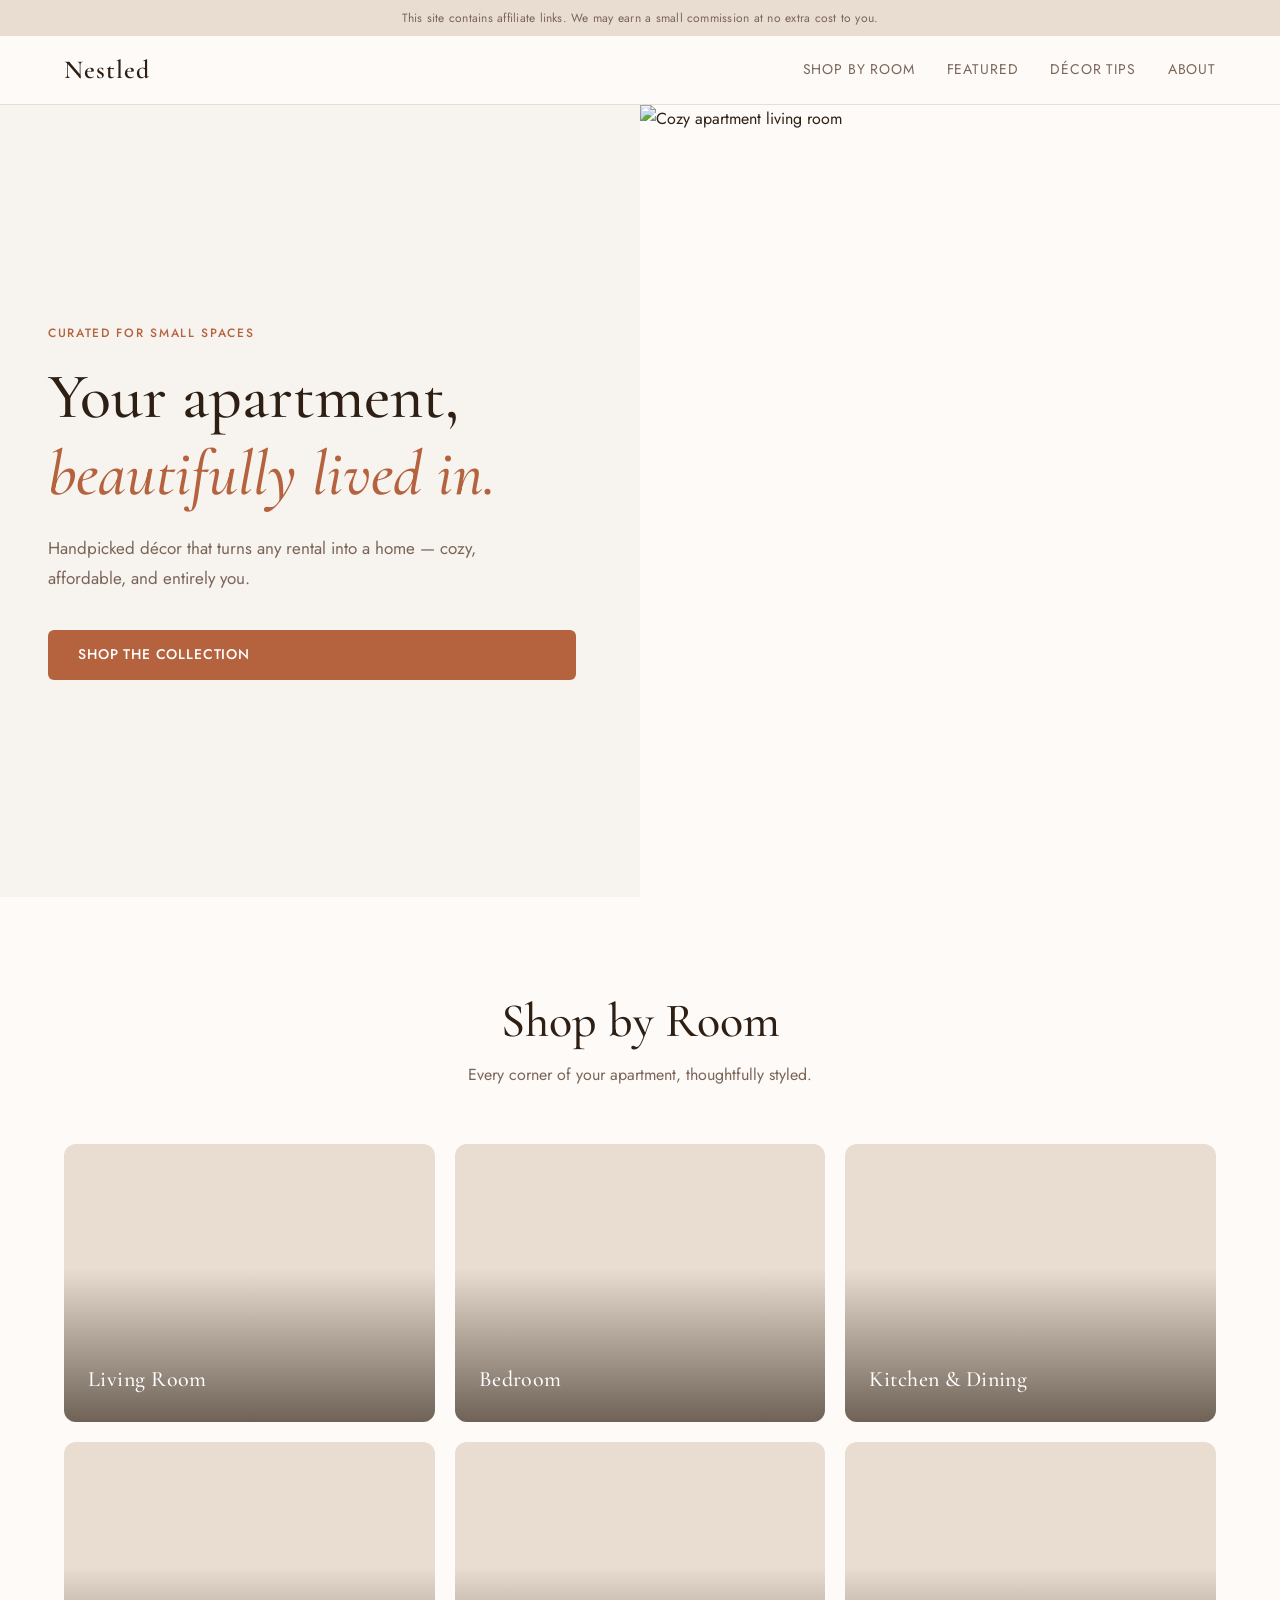
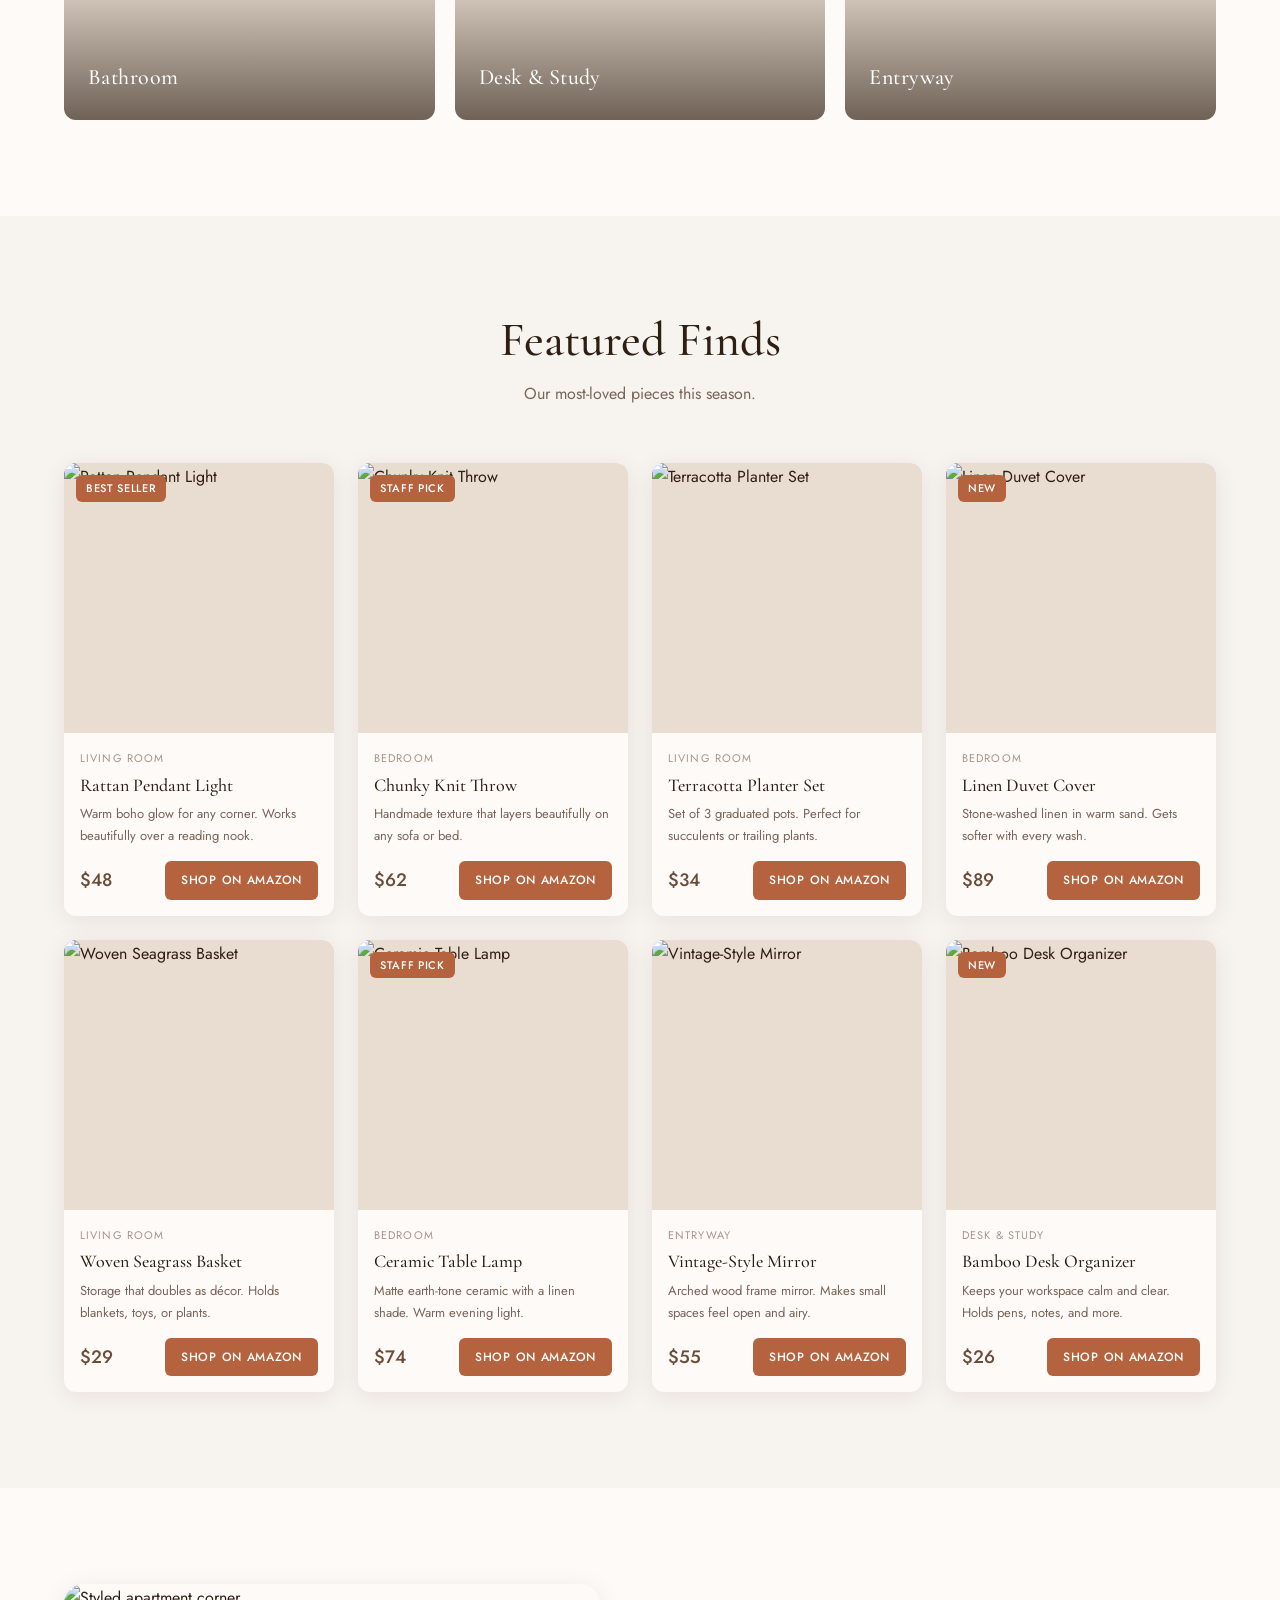
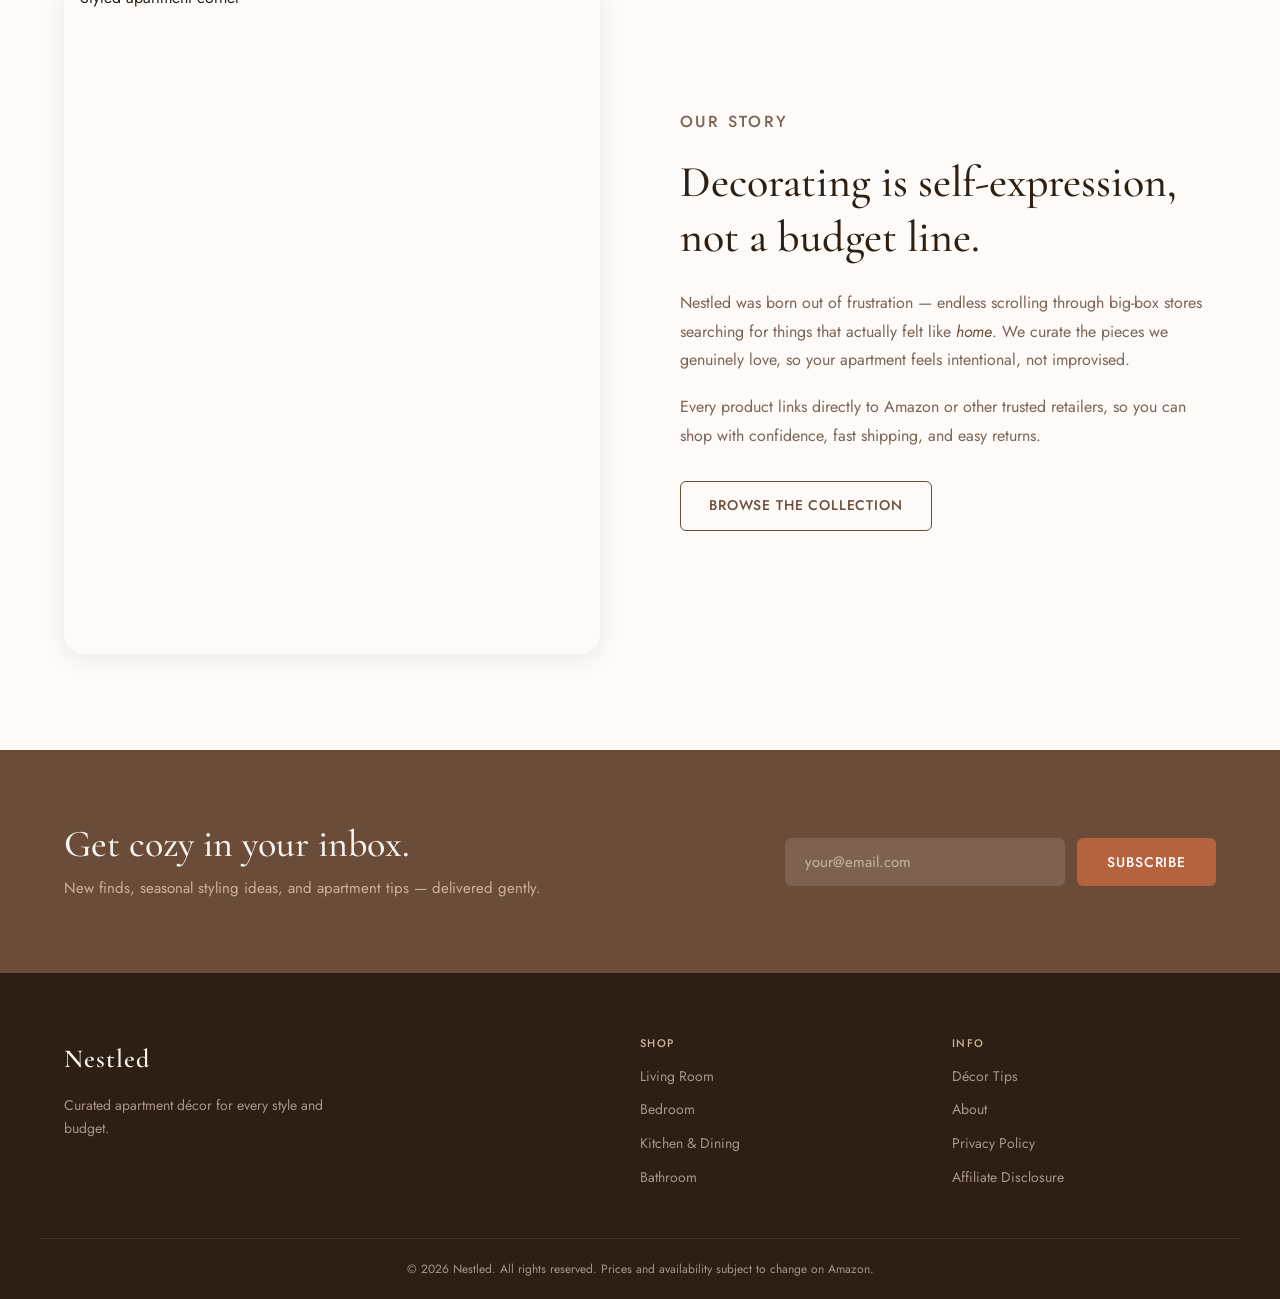
==== index.html @ 7f402633 "Rename index (1).html to index.html" ====
<!DOCTYPE html>
<html lang="en">
<head>
  <meta charset="UTF-8" />
  <meta name="viewport" content="width=device-width, initial-scale=1.0" />
  <title>Nestled — Apartment Décor</title>
  <link rel="stylesheet" href="styles.css" />
  <link href="https://fonts.googleapis.com/css2?family=Cormorant+Garamond:ital,wght@0,400;0,500;0,600;1,400&family=Jost:wght@300;400;500&display=swap" rel="stylesheet" />
</head>
<body>

  <!-- AFFILIATE DISCLOSURE -->
  <div class="disclosure-bar">
    This site contains affiliate links. We may earn a small commission at no extra cost to you.
  </div>

  <!-- NAV -->
  <header class="site-header">
    <div class="container nav-inner">
      <a href="index.html" class="logo">Nestled</a>
      <nav class="main-nav">
        <a href="#shop-by-room">Shop by Room</a>
        <a href="#featured">Featured</a>
        <a href="blog.html">Décor Tips</a>
        <a href="#about">About</a>
      </nav>
      <button class="nav-toggle" aria-label="Toggle menu">&#9776;</button>
    </div>
    <div class="mobile-nav" id="mobileNav">
      <a href="#shop-by-room">Shop by Room</a>
      <a href="#featured">Featured</a>
      <a href="blog.html">Décor Tips</a>
      <a href="#about">About</a>
    </div>
  </header>

  <!-- HERO -->
  <section class="hero">
    <div class="hero-content">
      <p class="hero-eyebrow">Curated for small spaces</p>
      <h1>Your apartment,<br /><em>beautifully lived in.</em></h1>
      <p class="hero-sub">Handpicked décor that turns any rental into a home — cozy, affordable, and entirely you.</p>
      <a href="#shop-by-room" class="btn-primary">Shop the Collection</a>
    </div>
    <div class="hero-image">
      <img src="https://images.unsplash.com/photo-1586023492125-27b2c045efd7?w=800&q=80" alt="Cozy apartment living room" />
    </div>
  </section>

  <!-- SHOP BY ROOM -->
  <section class="section" id="shop-by-room">
    <div class="container">
      <div class="section-header">
        <h2>Shop by Room</h2>
        <p>Every corner of your apartment, thoughtfully styled.</p>
      </div>
      <div class="room-grid">
        <a href="room.html?room=living" class="room-card room-living">
          <div class="room-card-inner">
            <span class="room-label">Living Room</span>
          </div>
        </a>
        <a href="room.html?room=bedroom" class="room-card room-bedroom">
          <div class="room-card-inner">
            <span class="room-label">Bedroom</span>
          </div>
        </a>
        <a href="room.html?room=kitchen" class="room-card room-kitchen">
          <div class="room-card-inner">
            <span class="room-label">Kitchen & Dining</span>
          </div>
        </a>
        <a href="room.html?room=bathroom" class="room-card room-bathroom">
          <div class="room-card-inner">
            <span class="room-label">Bathroom</span>
          </div>
        </a>
        <a href="room.html?room=desk" class="room-card room-desk">
          <div class="room-card-inner">
            <span class="room-label">Desk & Study</span>
          </div>
        </a>
        <a href="room.html?room=entryway" class="room-card room-entryway">
          <div class="room-card-inner">
            <span class="room-label">Entryway</span>
          </div>
        </a>
      </div>
    </div>
  </section>

  <!-- FEATURED PRODUCTS -->
  <section class="section section-warm" id="featured">
    <div class="container">
      <div class="section-header">
        <h2>Featured Finds</h2>
        <p>Our most-loved pieces this season.</p>
      </div>
      <div class="product-grid" id="productGrid">
        <!-- Products injected by JS -->
      </div>
    </div>
  </section>

  <!-- ABOUT -->
  <section class="section" id="about">
    <div class="container about-layout">
      <div class="about-image">
        <img src="https://images.unsplash.com/photo-1555041469-a586c61ea9bc?w=700&q=80" alt="Styled apartment corner" />
      </div>
      <div class="about-text">
        <p class="eyebrow">Our story</p>
        <h2>Decorating is self-expression, not a budget line.</h2>
        <p>Nestled was born out of frustration — endless scrolling through big-box stores searching for things that actually felt like <em>home</em>. We curate the pieces we genuinely love, so your apartment feels intentional, not improvised.</p>
        <p>Every product links directly to Amazon or other trusted retailers, so you can shop with confidence, fast shipping, and easy returns.</p>
        <a href="#featured" class="btn-secondary">Browse the Collection</a>
      </div>
    </div>
  </section>

  <!-- NEWSLETTER -->
  <section class="newsletter-section">
    <div class="container newsletter-inner">
      <div>
        <h2>Get cozy in your inbox.</h2>
        <p>New finds, seasonal styling ideas, and apartment tips — delivered gently.</p>
      </div>
      <form class="newsletter-form" id="newsletterForm">
        <input type="email" placeholder="your@email.com" required aria-label="Email address" />
        <button type="submit" class="btn-primary">Subscribe</button>
      </form>
    </div>
  </section>

  <!-- FOOTER -->
  <footer class="site-footer">
    <div class="container footer-inner">
      <div class="footer-brand">
        <span class="logo">Nestled</span>
        <p>Curated apartment décor for every style and budget.</p>
      </div>
      <div class="footer-links">
        <h4>Shop</h4>
        <a href="room.html?room=living">Living Room</a>
        <a href="room.html?room=bedroom">Bedroom</a>
        <a href="room.html?room=kitchen">Kitchen & Dining</a>
        <a href="room.html?room=bathroom">Bathroom</a>
      </div>
      <div class="footer-links">
        <h4>Info</h4>
        <a href="blog.html">Décor Tips</a>
        <a href="#about">About</a>
        <a href="privacy.html">Privacy Policy</a>
        <a href="disclosure.html">Affiliate Disclosure</a>
      </div>
    </div>
    <div class="footer-bottom">
      <p>&copy; 2026 Nestled. All rights reserved. Prices and availability subject to change on Amazon.</p>
    </div>
  </footer>

  <script src="products.js"></script>
  <script src="main.js"></script>
</body>
</html>
---- styles.css ----
/* ============================================================
   NESTLED — Apartment Décor
   Warm & Cozy Earthy Theme
   ============================================================ */

:root {
  --cream:        #F7F3EE;
  --warm-white:   #FDFAF7;
  --sand:         #E8DDD0;
  --tan:          #C9B49A;
  --terracotta:   #B5623E;
  --terracotta-dk:#8C4A2F;
  --bark:         #6B4C38;
  --espresso:     #2E1F14;
  --sage:         #7A8C72;
  --sage-lt:      #EAF0E6;
  --text-main:    #2E1F14;
  --text-muted:   #7A6558;
  --text-light:   #A8948A;
  --radius-sm:    6px;
  --radius-md:    12px;
  --radius-lg:    20px;
  --shadow-soft:  0 4px 24px rgba(46,31,20,0.08);
  --transition:   0.25s ease;
}

* { box-sizing: border-box; margin: 0; padding: 0; }

html { scroll-behavior: smooth; }

body {
  font-family: 'Jost', sans-serif;
  background: var(--warm-white);
  color: var(--text-main);
  font-size: 16px;
  line-height: 1.7;
}

h1, h2, h3, h4 {
  font-family: 'Cormorant Garamond', serif;
  font-weight: 500;
  line-height: 1.2;
}

img { display: block; width: 100%; height: 100%; object-fit: cover; }

a { color: inherit; text-decoration: none; }

.container {
  max-width: 1200px;
  margin: 0 auto;
  padding: 0 24px;
}

/* ---- DISCLOSURE BAR ---- */
.disclosure-bar {
  background: var(--sand);
  text-align: center;
  font-size: 12px;
  color: var(--text-muted);
  padding: 8px 24px;
  letter-spacing: 0.02em;
}

/* ---- HEADER / NAV ---- */
.site-header {
  position: sticky;
  top: 0;
  z-index: 100;
  background: var(--warm-white);
  border-bottom: 1px solid var(--sand);
}

.nav-inner {
  display: flex;
  align-items: center;
  justify-content: space-between;
  height: 68px;
}

.logo {
  font-family: 'Cormorant Garamond', serif;
  font-size: 26px;
  font-weight: 600;
  color: var(--espresso);
  letter-spacing: 0.04em;
}

.main-nav {
  display: flex;
  gap: 32px;
}

.main-nav a {
  font-size: 14px;
  font-weight: 400;
  color: var(--text-muted);
  letter-spacing: 0.06em;
  text-transform: uppercase;
  transition: color var(--transition);
}

.main-nav a:hover { color: var(--terracotta); }

.nav-toggle {
  display: none;
  background: none;
  border: none;
  font-size: 22px;
  cursor: pointer;
  color: var(--espresso);
}

.mobile-nav {
  display: none;
  flex-direction: column;
  background: var(--warm-white);
  border-top: 1px solid var(--sand);
  padding: 16px 24px;
  gap: 16px;
}

.mobile-nav a {
  font-size: 15px;
  color: var(--text-muted);
  text-transform: uppercase;
  letter-spacing: 0.06em;
}

.mobile-nav.open { display: flex; }

/* ---- BUTTONS ---- */
.btn-primary {
  display: inline-block;
  background: var(--terracotta);
  color: #fff;
  padding: 13px 30px;
  border-radius: var(--radius-sm);
  font-family: 'Jost', sans-serif;
  font-size: 14px;
  font-weight: 500;
  letter-spacing: 0.06em;
  text-transform: uppercase;
  transition: background var(--transition), transform var(--transition);
  border: none;
  cursor: pointer;
}

.btn-primary:hover {
  background: var(--terracotta-dk);
  transform: translateY(-1px);
}

.btn-secondary {
  display: inline-block;
  border: 1.5px solid var(--bark);
  color: var(--bark);
  padding: 12px 28px;
  border-radius: var(--radius-sm);
  font-size: 14px;
  font-weight: 500;
  letter-spacing: 0.06em;
  text-transform: uppercase;
  transition: all var(--transition);
}

.btn-secondary:hover {
  background: var(--bark);
  color: #fff;
}

/* ---- HERO ---- */
.hero {
  display: grid;
  grid-template-columns: 1fr 1fr;
  min-height: 88vh;
  overflow: hidden;
}

.hero-content {
  display: flex;
  flex-direction: column;
  justify-content: center;
  padding: 80px 64px 80px 48px;
  background: var(--cream);
}

.hero-eyebrow, .eyebrow {
  font-size: 12px;
  font-weight: 500;
  letter-spacing: 0.14em;
  text-transform: uppercase;
  color: var(--terracotta);
  margin-bottom: 16px;
}

.hero-content h1 {
  font-size: clamp(42px, 5vw, 64px);
  color: var(--espresso);
  margin-bottom: 20px;
}

.hero-content h1 em {
  font-style: italic;
  color: var(--terracotta);
}

.hero-sub {
  font-size: 17px;
  color: var(--text-muted);
  max-width: 440px;
  margin-bottom: 36px;
  line-height: 1.8;
}

.hero-image {
  position: relative;
  overflow: hidden;
}

.hero-image img {
  width: 100%;
  height: 100%;
  object-fit: cover;
  transition: transform 0.8s ease;
}

.hero-image:hover img { transform: scale(1.02); }

/* ---- SECTIONS ---- */
.section {
  padding: 96px 0;
}

.section-warm {
  background: var(--cream);
}

.section-header {
  text-align: center;
  margin-bottom: 56px;
}

.section-header h2 {
  font-size: clamp(32px, 4vw, 48px);
  color: var(--espresso);
  margin-bottom: 10px;
}

.section-header p {
  color: var(--text-muted);
  font-size: 16px;
}

/* ---- ROOM GRID ---- */
.room-grid {
  display: grid;
  grid-template-columns: repeat(3, 1fr);
  gap: 20px;
}

.room-card {
  position: relative;
  border-radius: var(--radius-md);
  overflow: hidden;
  aspect-ratio: 4/3;
  cursor: pointer;
  background: var(--sand);
}

.room-card::before {
  content: '';
  position: absolute;
  inset: 0;
  background: linear-gradient(to top, rgba(46,31,20,0.65) 0%, transparent 55%);
  z-index: 1;
  transition: opacity var(--transition);
}

.room-card:hover::before { opacity: 0.85; }

.room-card-inner {
  position: absolute;
  inset: 0;
  z-index: 2;
  display: flex;
  align-items: flex-end;
  padding: 24px;
}

.room-label {
  font-family: 'Cormorant Garamond', serif;
  font-size: 22px;
  font-weight: 500;
  color: #fff;
  letter-spacing: 0.02em;
}

/* Room card background images using Unsplash */
.room-living  { background-image: url('https://images.unsplash.com/photo-1555041469-a586c61ea9bc?w=600&q=75'); background-size: cover; background-position: center; }
.room-bedroom { background-image: url('https://images.unsplash.com/photo-1616594039964-ae9021a400a0?w=600&q=75'); background-size: cover; background-position: center; }
.room-kitchen { background-image: url('https://images.unsplash.com/photo-1556909114-f6e7ad7d3136?w=600&q=75'); background-size: cover; background-position: center; }
.room-bathroom{ background-image: url('https://images.unsplash.com/photo-1552321554-5fefe8c9ef14?w=600&q=75'); background-size: cover; background-position: center; }
.room-desk    { background-image: url('https://images.unsplash.com/photo-1593642632559-0c6d3fc62b89?w=600&q=75'); background-size: cover; background-position: center; }
.room-entryway{ background-image: url('https://images.unsplash.com/photo-1558618666-fcd25c85cd64?w=600&q=75'); background-size: cover; background-position: center; }

.room-card:hover .room-label { text-shadow: 0 2px 8px rgba(0,0,0,0.4); }

/* ---- PRODUCT GRID ---- */
.product-grid {
  display: grid;
  grid-template-columns: repeat(4, 1fr);
  gap: 24px;
}

.product-card {
  background: var(--warm-white);
  border-radius: var(--radius-md);
  overflow: hidden;
  box-shadow: var(--shadow-soft);
  transition: transform var(--transition), box-shadow var(--transition);
  display: flex;
  flex-direction: column;
}

.product-card:hover {
  transform: translateY(-4px);
  box-shadow: 0 12px 36px rgba(46,31,20,0.13);
}

.product-img {
  position: relative;
  aspect-ratio: 1;
  overflow: hidden;
  background: var(--sand);
}

.product-img img {
  width: 100%;
  height: 100%;
  object-fit: cover;
  transition: transform 0.4s ease;
}

.product-card:hover .product-img img { transform: scale(1.05); }

.product-badge {
  position: absolute;
  top: 12px;
  left: 12px;
  background: var(--terracotta);
  color: #fff;
  font-size: 11px;
  font-weight: 500;
  letter-spacing: 0.06em;
  text-transform: uppercase;
  padding: 4px 10px;
  border-radius: var(--radius-sm);
}

.product-info {
  padding: 16px;
  flex: 1;
  display: flex;
  flex-direction: column;
}

.product-room {
  font-size: 11px;
  text-transform: uppercase;
  letter-spacing: 0.1em;
  color: var(--text-light);
  margin-bottom: 6px;
}

.product-name {
  font-family: 'Cormorant Garamond', serif;
  font-size: 18px;
  color: var(--espresso);
  margin-bottom: 6px;
  line-height: 1.3;
}

.product-desc {
  font-size: 13px;
  color: var(--text-muted);
  margin-bottom: 14px;
  flex: 1;
}

.product-footer {
  display: flex;
  align-items: center;
  justify-content: space-between;
  gap: 8px;
}

.product-price {
  font-size: 18px;
  font-weight: 500;
  color: var(--bark);
}

.btn-shop {
  display: inline-block;
  background: var(--terracotta);
  color: #fff;
  font-size: 12px;
  font-weight: 500;
  letter-spacing: 0.06em;
  text-transform: uppercase;
  padding: 9px 16px;
  border-radius: var(--radius-sm);
  transition: background var(--transition);
  white-space: nowrap;
}

.btn-shop:hover { background: var(--terracotta-dk); }

/* ---- ABOUT ---- */
.about-layout {
  display: grid;
  grid-template-columns: 1fr 1fr;
  gap: 80px;
  align-items: center;
}

.about-image {
  border-radius: var(--radius-lg);
  overflow: hidden;
  aspect-ratio: 4/5;
  box-shadow: var(--shadow-soft);
}

.about-text h2 {
  font-size: clamp(30px, 3.5vw, 44px);
  color: var(--espresso);
  margin-bottom: 24px;
  line-height: 1.25;
}

.about-text p {
  color: var(--text-muted);
  margin-bottom: 18px;
  font-size: 16px;
  line-height: 1.8;
}

.about-text p em { font-style: italic; color: var(--bark); }

.about-text .btn-secondary { margin-top: 12px; }

/* ---- NEWSLETTER ---- */
.newsletter-section {
  background: var(--bark);
  padding: 72px 0;
}

.newsletter-inner {
  display: flex;
  align-items: center;
  justify-content: space-between;
  gap: 48px;
}

.newsletter-inner h2 {
  font-size: clamp(26px, 3vw, 38px);
  color: var(--cream);
  margin-bottom: 8px;
}

.newsletter-inner p {
  color: var(--tan);
  font-size: 15px;
}

.newsletter-form {
  display: flex;
  gap: 12px;
  flex-shrink: 0;
}

.newsletter-form input[type="email"] {
  padding: 13px 20px;
  border-radius: var(--radius-sm);
  border: none;
  background: rgba(255,255,255,0.12);
  color: var(--cream);
  font-family: 'Jost', sans-serif;
  font-size: 15px;
  width: 280px;
  outline: none;
  transition: background var(--transition);
}

.newsletter-form input::placeholder { color: var(--tan); }
.newsletter-form input:focus { background: rgba(255,255,255,0.2); }

.newsletter-success {
  color: var(--cream);
  font-size: 15px;
  padding: 13px 0;
}

/* ---- FOOTER ---- */
.site-footer {
  background: var(--espresso);
  padding: 64px 0 0;
}

.footer-inner {
  display: grid;
  grid-template-columns: 2fr 1fr 1fr;
  gap: 48px;
  padding-bottom: 48px;
  border-bottom: 1px solid rgba(255,255,255,0.08);
}

.footer-brand .logo { color: var(--cream); }

.footer-brand p {
  margin-top: 12px;
  color: var(--text-light);
  font-size: 14px;
  line-height: 1.7;
  max-width: 280px;
}

.footer-links { display: flex; flex-direction: column; gap: 10px; }

.footer-links h4 {
  font-family: 'Jost', sans-serif;
  font-size: 11px;
  font-weight: 500;
  text-transform: uppercase;
  letter-spacing: 0.12em;
  color: var(--tan);
  margin-bottom: 4px;
}

.footer-links a {
  font-size: 14px;
  color: var(--text-light);
  transition: color var(--transition);
}

.footer-links a:hover { color: var(--cream); }

.footer-bottom {
  padding: 20px 24px;
  text-align: center;
}

.footer-bottom p {
  font-size: 12px;
  color: var(--text-light);
}

/* ---- ROOM PAGE ---- */
.room-page-hero {
  background: var(--cream);
  padding: 64px 0 48px;
  text-align: center;
}

.room-page-hero h1 {
  font-size: clamp(36px, 5vw, 58px);
  color: var(--espresso);
}

.room-page-hero p {
  color: var(--text-muted);
  margin-top: 10px;
}

.room-products-section {
  padding: 64px 0 96px;
}

.back-link {
  display: inline-flex;
  align-items: center;
  gap: 8px;
  font-size: 13px;
  color: var(--text-muted);
  text-transform: uppercase;
  letter-spacing: 0.08em;
  margin-bottom: 40px;
  transition: color var(--transition);
}

.back-link:hover { color: var(--terracotta); }

/* ---- BLOG PAGE ---- */
.blog-hero {
  background: var(--cream);
  padding: 72px 0 48px;
  text-align: center;
}

.blog-hero h1 {
  font-size: clamp(36px, 5vw, 56px);
  color: var(--espresso);
}

.blog-grid {
  display: grid;
  grid-template-columns: repeat(3, 1fr);
  gap: 32px;
  padding: 64px 0 96px;
}

.blog-card {
  border-radius: var(--radius-md);
  overflow: hidden;
  background: var(--warm-white);
  box-shadow: var(--shadow-soft);
  transition: transform var(--transition);
}

.blog-card:hover { transform: translateY(-4px); }

.blog-card-img {
  aspect-ratio: 16/9;
  overflow: hidden;
}

.blog-card-body { padding: 20px; }

.blog-category {
  font-size: 11px;
  text-transform: uppercase;
  letter-spacing: 0.1em;
  color: var(--terracotta);
  margin-bottom: 8px;
}

.blog-card-body h3 {
  font-size: 20px;
  color: var(--espresso);
  margin-bottom: 10px;
  line-height: 1.3;
}

.blog-card-body p {
  font-size: 14px;
  color: var(--text-muted);
  line-height: 1.7;
}

/* ---- LEGAL / SIMPLE PAGES ---- */
.simple-page {
  max-width: 760px;
  margin: 64px auto;
  padding: 0 24px;
}

.simple-page h1 {
  font-size: 42px;
  color: var(--espresso);
  margin-bottom: 24px;
}

.simple-page h2 {
  font-size: 24px;
  color: var(--bark);
  margin: 32px 0 12px;
}

.simple-page p, .simple-page li {
  color: var(--text-muted);
  font-size: 15px;
  line-height: 1.85;
  margin-bottom: 12px;
}

.simple-page ul { padding-left: 20px; }

/* ---- RESPONSIVE ---- */
@media (max-width: 1024px) {
  .product-grid { grid-template-columns: repeat(3, 1fr); }
}

@media (max-width: 860px) {
  .hero { grid-template-columns: 1fr; min-height: auto; }
  .hero-image { height: 52vw; }
  .hero-content { padding: 60px 32px; }
  .room-grid { grid-template-columns: repeat(2, 1fr); }
  .about-layout { grid-template-columns: 1fr; gap: 40px; }
  .about-image { aspect-ratio: 16/9; }
  .newsletter-inner { flex-direction: column; text-align: center; }
  .newsletter-form { flex-direction: column; width: 100%; max-width: 380px; }
  .newsletter-form input[type="email"] { width: 100%; }
  .footer-inner { grid-template-columns: 1fr 1fr; }
  .blog-grid { grid-template-columns: repeat(2, 1fr); }
}

@media (max-width: 600px) {
  .main-nav { display: none; }
  .nav-toggle { display: block; }
  .product-grid { grid-template-columns: repeat(2, 1fr); gap: 16px; }
  .room-grid { grid-template-columns: 1fr 1fr; gap: 12px; }
  .footer-inner { grid-template-columns: 1fr; }
  .blog-grid { grid-template-columns: 1fr; }
}
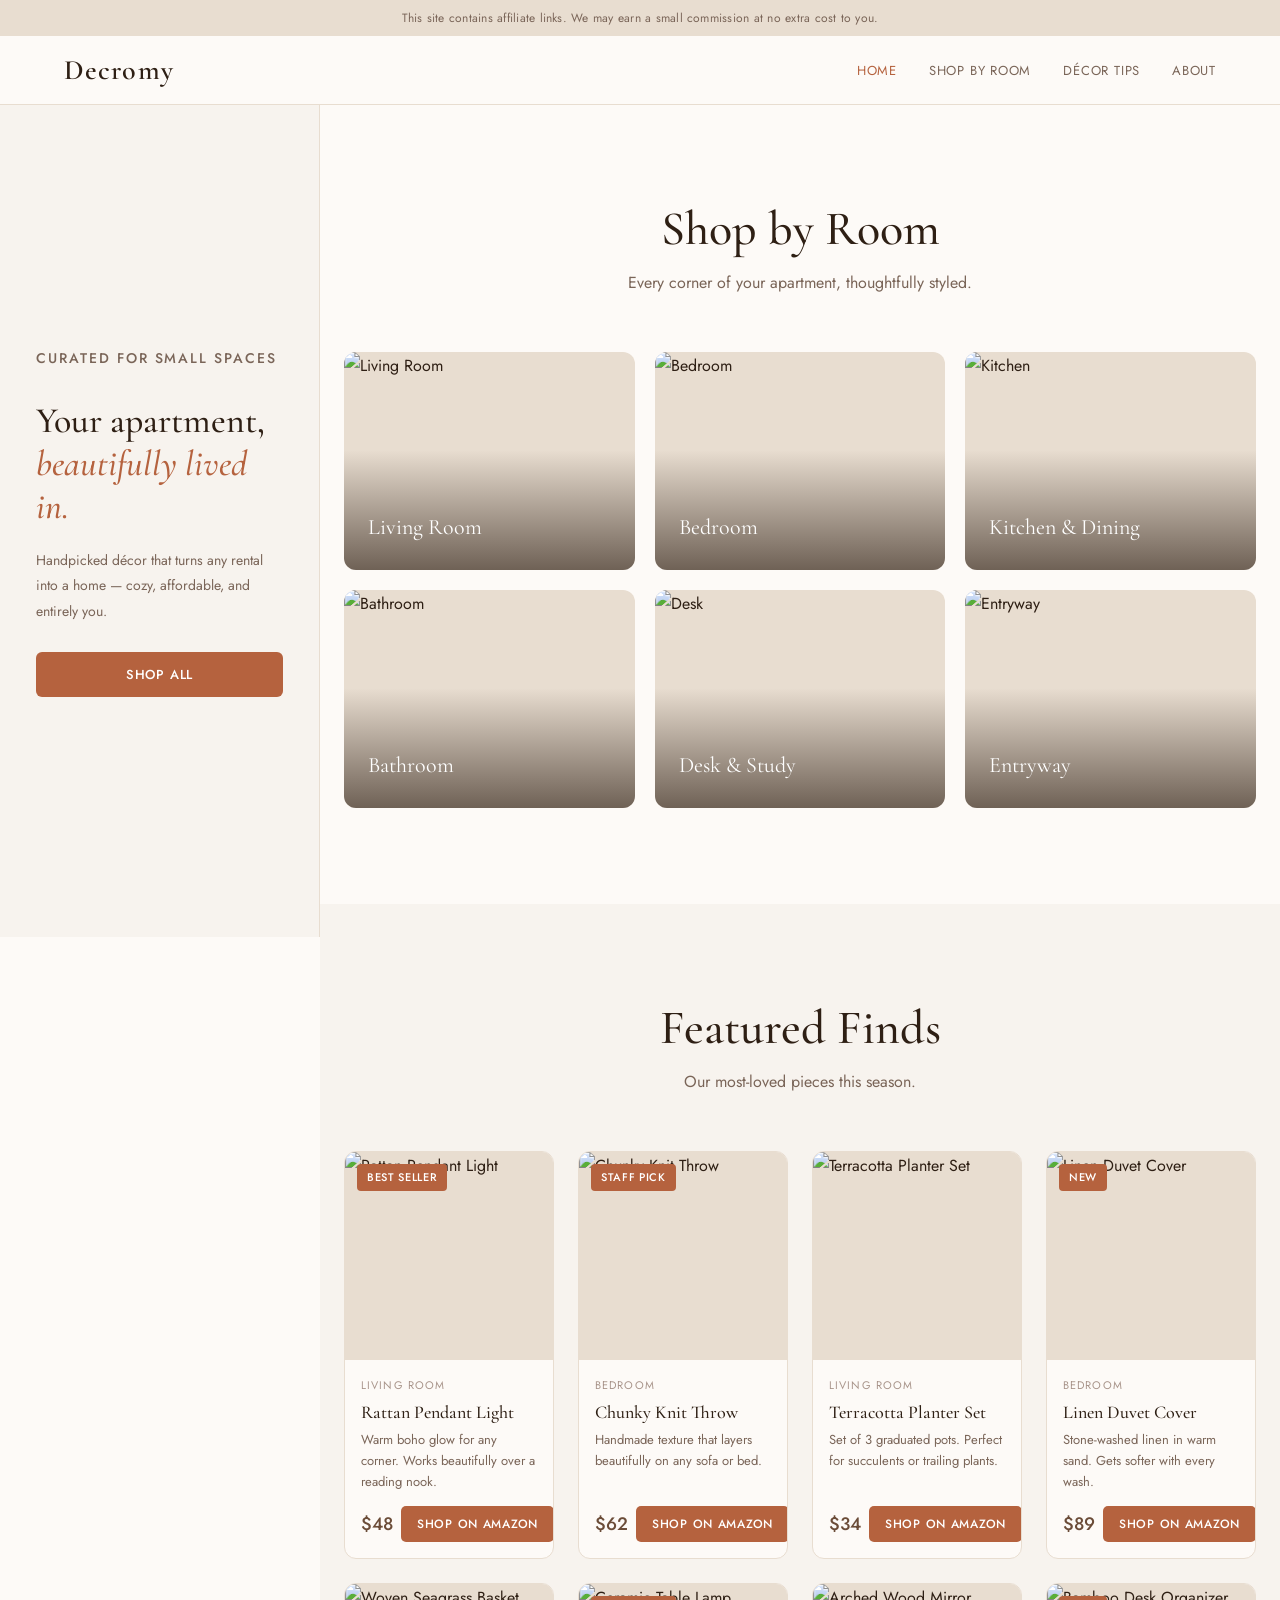
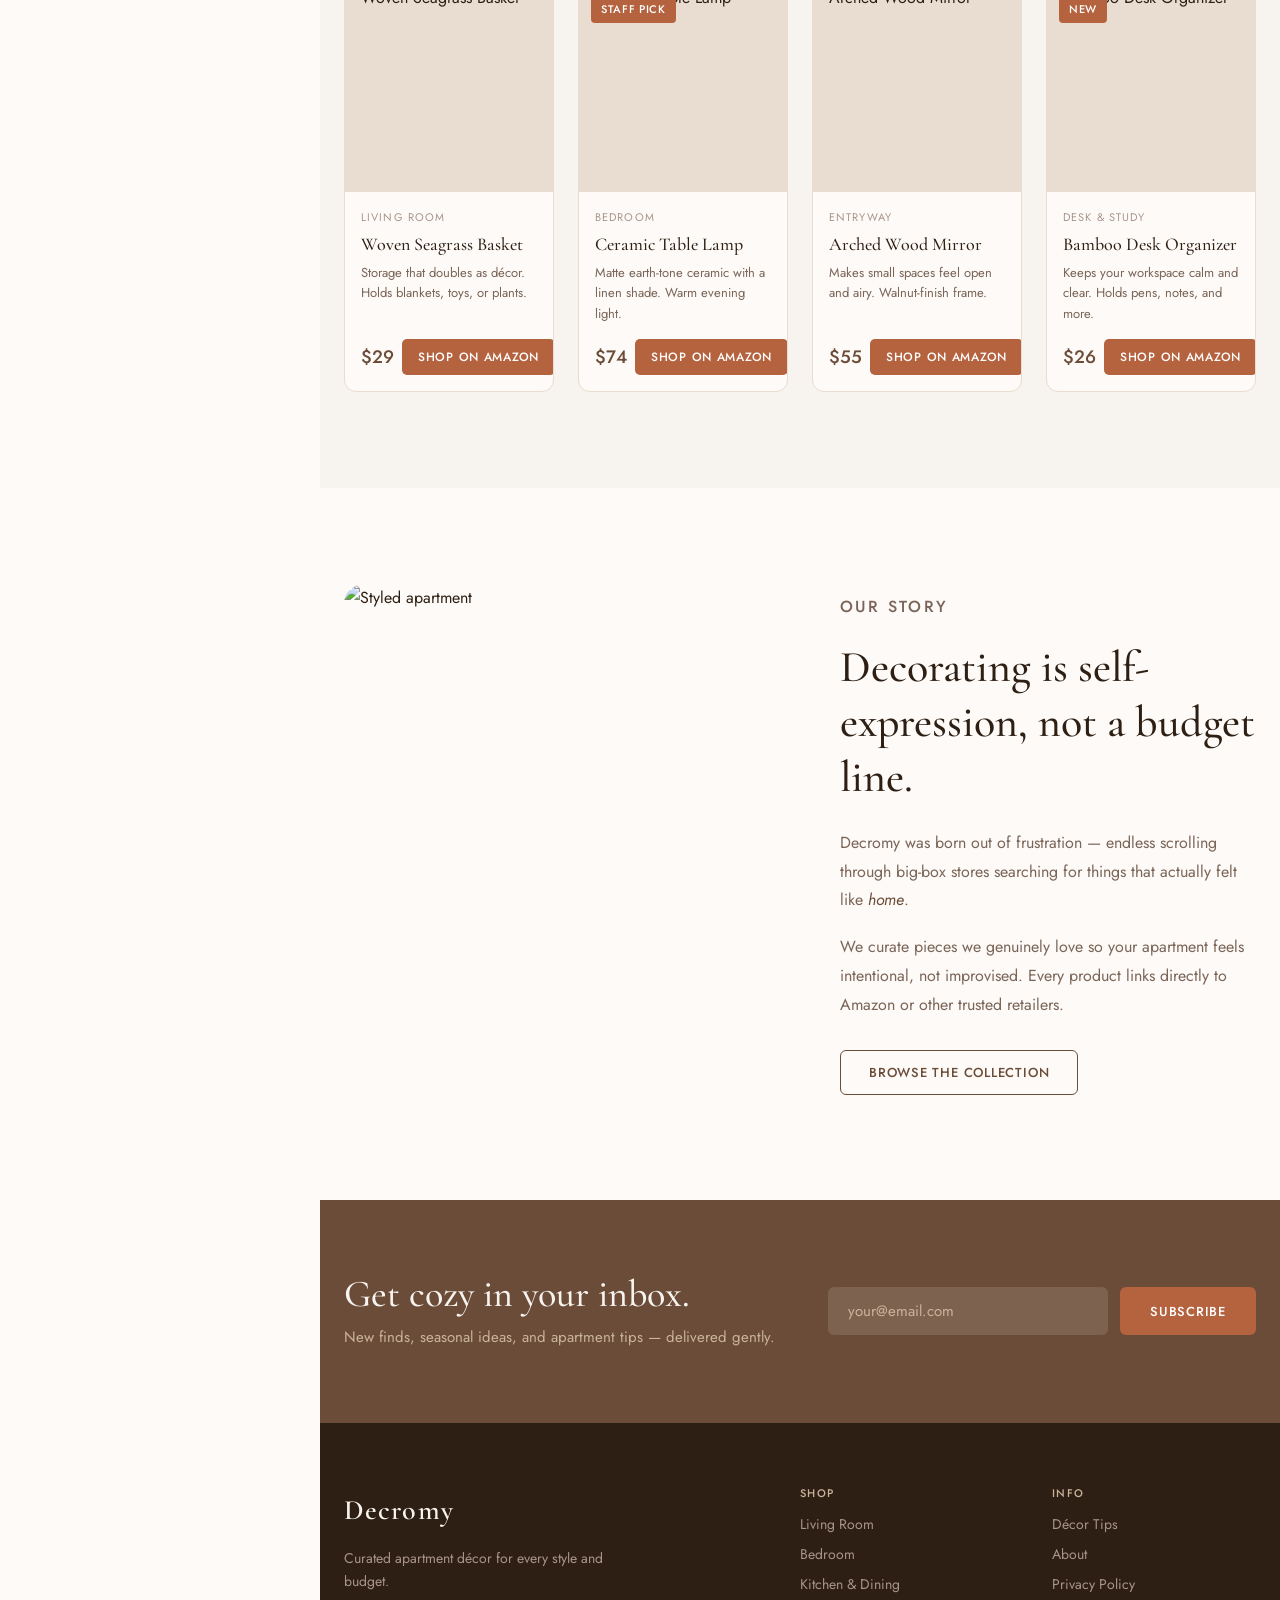
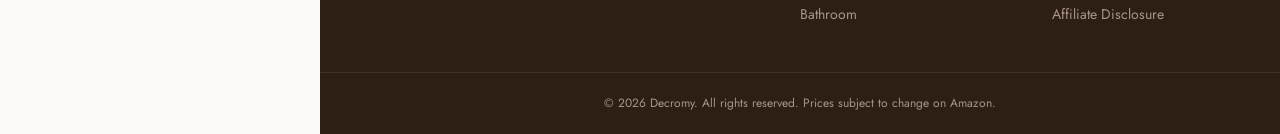
==== commit 8d5c57f9: "Rename index (3).html to index.html" ====
--- a/index.html
+++ b/index.html
@@ -3,163 +3,294 @@
 <head>
   <meta charset="UTF-8" />
   <meta name="viewport" content="width=device-width, initial-scale=1.0" />
-  <title>Nestled — Apartment Décor</title>
-  <link rel="stylesheet" href="styles.css" />
+  <title>Decromy — Apartment Décor</title>
   <link href="https://fonts.googleapis.com/css2?family=Cormorant+Garamond:ital,wght@0,400;0,500;0,600;1,400&family=Jost:wght@300;400;500&display=swap" rel="stylesheet" />
+  <style>
+    :root{--tc:#B5623E;--tc-dk:#8C4A2F;--cream:#F7F3EE;--sand:#E8DDD0;--tan:#C9B49A;--bark:#6B4C38;--esp:#2E1F14;--ww:#FDFAF7;--tm:#2E1F14;--tmm:#7A6558;--tl:#A8948A;}
+    *{box-sizing:border-box;margin:0;padding:0;}
+    html{scroll-behavior:smooth;}
+    body{font-family:'Jost',sans-serif;background:var(--ww);color:var(--tm);font-size:16px;line-height:1.7;}
+    h1,h2,h3,h4{font-family:'Cormorant Garamond',serif;font-weight:500;line-height:1.2;}
+    img{display:block;width:100%;height:100%;object-fit:cover;}
+    a{color:inherit;text-decoration:none;}
+    .container{max-width:1200px;margin:0 auto;padding:0 24px;}
+    .disc{background:var(--sand);text-align:center;font-size:12px;color:var(--tmm);padding:8px 24px;letter-spacing:.02em;}
+    .site-nav{background:var(--ww);border-bottom:1px solid var(--sand);position:sticky;top:0;z-index:100;}
+    .nav-inner{display:flex;align-items:center;justify-content:space-between;height:68px;}
+    .logo{font-family:'Cormorant Garamond',serif;font-size:28px;font-weight:600;color:var(--esp);letter-spacing:.04em;cursor:pointer;}
+    .nav-links{display:flex;gap:32px;}
+    .nav-links button{background:none;border:none;font-family:'Jost',sans-serif;font-size:13px;color:var(--tmm);letter-spacing:.06em;text-transform:uppercase;cursor:pointer;transition:.2s;padding:4px 0;}
+    .nav-links button:hover,.nav-links button.active{color:var(--tc);}
+    .nav-toggle{display:none;background:none;border:none;font-size:22px;cursor:pointer;color:var(--esp);}
+    .mobile-nav{display:none;flex-direction:column;padding:16px 24px;gap:16px;border-top:1px solid var(--sand);background:var(--ww);}
+    .mobile-nav button{background:none;border:none;font-family:'Jost',sans-serif;font-size:14px;color:var(--tmm);text-transform:uppercase;letter-spacing:.06em;cursor:pointer;text-align:left;}
+    .mobile-nav.open{display:flex;}
+    .page{display:none;}.page.active{display:block;}
+    .btn-p{display:inline-block;background:var(--tc);color:#fff;padding:13px 30px;border-radius:6px;font-family:'Jost',sans-serif;font-size:13px;font-weight:500;letter-spacing:.06em;text-transform:uppercase;border:none;cursor:pointer;transition:.2s;}
+    .btn-p:hover{background:var(--tc-dk);}
+    .btn-s{display:inline-block;border:1.5px solid var(--bark);color:var(--bark);padding:12px 28px;border-radius:6px;font-size:13px;font-weight:500;letter-spacing:.06em;text-transform:uppercase;background:none;cursor:pointer;transition:.2s;font-family:'Jost',sans-serif;}
+    .btn-s:hover{background:var(--bark);color:#fff;}
+    .home-layout{display:grid;grid-template-columns:320px 1fr;min-height:calc(100vh - 68px);}
+    .hero-txt{background:var(--cream);display:flex;flex-direction:column;justify-content:center;padding:56px 36px;position:sticky;top:68px;height:calc(100vh - 68px);border-right:1px solid var(--sand);}
+    .eyebrow{font-size:12px;font-weight:500;letter-spacing:.14em;text-transform:uppercase;color:var(--tc);margin-bottom:16px;}
+    .hero-txt h1{font-size:clamp(30px,2.8vw,46px);color:var(--esp);margin-bottom:20px;}
+    .hero-txt h1 em{font-style:italic;color:var(--tc);}
+    .hero-txt p{font-size:14px;color:var(--tmm);margin-bottom:28px;line-height:1.8;}
+    .home-right{overflow-y:auto;}
+    .shop-another{background:var(--cream);padding:56px 0;border-top:1px solid var(--sand);}
+    .shop-another .sec-head{margin-bottom:32px;}
+    .shop-another-grid{display:grid;grid-template-columns:repeat(3,1fr);gap:14px;}
+    .shop-another-card{position:relative;border-radius:10px;overflow:hidden;aspect-ratio:16/9;cursor:pointer;background:var(--sand);}
+    .shop-another-card::before{content:'';position:absolute;inset:0;background:linear-gradient(to top,rgba(46,31,20,.6) 0%,transparent 55%);z-index:1;transition:.25s;}
+    .shop-another-card:hover::before{opacity:.85;}
+    .shop-another-card img{width:100%;height:100%;object-fit:cover;transition:transform .4s;}
+    .shop-another-card:hover img{transform:scale(1.04);}
+    .shop-another-lbl{position:absolute;bottom:0;left:0;right:0;z-index:2;padding:14px 16px;font-family:'Cormorant Garamond',serif;font-size:17px;color:#fff;}
+    .section{padding:96px 0;}.section-warm{background:var(--cream);}
+    .sec-head{text-align:center;margin-bottom:56px;}
+    .sec-head h2{font-size:clamp(32px,4vw,48px);color:var(--esp);margin-bottom:10px;}
+    .sec-head p{color:var(--tmm);}
+    .room-grid{display:grid;grid-template-columns:repeat(3,1fr);gap:20px;}
+    .room-card{position:relative;border-radius:12px;overflow:hidden;aspect-ratio:4/3;cursor:pointer;background:var(--sand);}
+    .room-card::before{content:'';position:absolute;inset:0;background:linear-gradient(to top,rgba(46,31,20,.65) 0%,transparent 55%);z-index:1;transition:.25s;}
+    .room-card:hover::before{opacity:.85;}
+    .room-card img{width:100%;height:100%;object-fit:cover;transition:transform .4s;}
+    .room-card:hover img{transform:scale(1.04);}
+    .room-lbl{position:absolute;bottom:0;left:0;right:0;z-index:2;padding:24px;font-family:'Cormorant Garamond',serif;font-size:22px;color:#fff;}
+    .prod-grid{display:grid;grid-template-columns:repeat(4,1fr);gap:24px;}
+    .prod-card{background:var(--ww);border-radius:12px;overflow:hidden;border:.5px solid var(--sand);transition:.25s;display:flex;flex-direction:column;}
+    .prod-card:hover{transform:translateY(-4px);box-shadow:0 12px 36px rgba(46,31,20,.12);}
+    .prod-img{aspect-ratio:1;overflow:hidden;background:var(--sand);position:relative;}
+    .prod-img img{width:100%;height:100%;object-fit:cover;transition:transform .4s;}
+    .prod-card:hover .prod-img img{transform:scale(1.05);}
+    .badge{position:absolute;top:12px;left:12px;background:var(--tc);color:#fff;font-size:11px;font-weight:500;letter-spacing:.06em;text-transform:uppercase;padding:4px 10px;border-radius:4px;}
+    .prod-info{padding:16px;flex:1;display:flex;flex-direction:column;}
+    .prod-room{font-size:11px;text-transform:uppercase;letter-spacing:.1em;color:var(--tl);margin-bottom:6px;}
+    .prod-name{font-family:'Cormorant Garamond',serif;font-size:18px;color:var(--esp);margin-bottom:6px;line-height:1.3;}
+    .prod-desc{font-size:13px;color:var(--tmm);flex:1;margin-bottom:14px;line-height:1.6;}
+    .prod-foot{display:flex;align-items:center;justify-content:space-between;gap:8px;}
+    .prod-price{font-size:18px;font-weight:500;color:var(--bark);}
+    .btn-shop{background:var(--tc);color:#fff;font-size:12px;font-weight:500;letter-spacing:.06em;text-transform:uppercase;padding:9px 16px;border-radius:5px;border:none;cursor:pointer;font-family:'Jost',sans-serif;transition:.2s;white-space:nowrap;}
+    .btn-shop:hover{background:var(--tc-dk);}
+    .about-layout{display:grid;grid-template-columns:1fr 1fr;gap:80px;align-items:center;}
+    .about-img{border-radius:20px;overflow:hidden;aspect-ratio:4/5;}
+    .about-txt h2{font-size:clamp(30px,3.5vw,44px);color:var(--esp);margin-bottom:24px;line-height:1.25;}
+    .about-txt p{color:var(--tmm);margin-bottom:18px;font-size:16px;line-height:1.8;}
+    .about-txt p em{font-style:italic;color:var(--bark);}
+    .nl-sec{background:var(--bark);padding:72px 0;}
+    .nl-inner{display:flex;align-items:center;justify-content:space-between;gap:48px;}
+    .nl-inner h2{font-size:clamp(26px,3vw,38px);color:var(--cream);margin-bottom:8px;}
+    .nl-inner p{color:var(--tan);font-size:15px;}
+    .nl-form{display:flex;gap:12px;flex-shrink:0;}
+    .nl-form input{padding:13px 20px;border-radius:6px;border:none;background:rgba(255,255,255,.12);color:var(--cream);font-family:'Jost',sans-serif;font-size:15px;width:280px;outline:none;}
+    .nl-form input::placeholder{color:var(--tan);}
+    .nl-success{color:var(--cream);font-size:15px;padding:13px 0;}
+    .ft{background:var(--esp);padding:64px 0 0;}
+    .ft-inner{display:grid;grid-template-columns:2fr 1fr 1fr;gap:48px;padding-bottom:48px;border-bottom:1px solid rgba(255,255,255,.08);}
+    .ft-brand p{margin-top:12px;color:var(--tl);font-size:14px;line-height:1.7;max-width:280px;}
+    .ft-brand .logo{color:var(--cream);}
+    .ft-col{display:flex;flex-direction:column;gap:10px;}
+    .ft-col h4{font-family:'Jost',sans-serif;font-size:11px;font-weight:500;text-transform:uppercase;letter-spacing:.12em;color:var(--tan);margin-bottom:4px;}
+    .ft-col button{background:none;border:none;font-family:'Jost',sans-serif;font-size:14px;color:var(--tl);cursor:pointer;text-align:left;transition:.2s;padding:0;}
+    .ft-col button:hover{color:var(--cream);}
+    .ft-bot{padding:20px 24px;text-align:center;}
+    .ft-bot p{font-size:12px;color:var(--tl);}
+    .room-hero{background:var(--cream);padding:64px 0 48px;text-align:center;}
+    .room-hero h1{font-size:clamp(36px,5vw,58px);color:var(--esp);}
+    .room-hero p{color:var(--tmm);margin-top:10px;}
+    .filter-wrap{display:flex;gap:10px;flex-wrap:wrap;margin-bottom:40px;}
+    .filter-btn{padding:9px 20px;border-radius:6px;border:1.5px solid var(--bark);color:var(--bark);background:transparent;font-family:'Jost',sans-serif;font-size:12px;font-weight:500;letter-spacing:.06em;text-transform:uppercase;cursor:pointer;transition:.2s;}
+    .filter-btn:hover{background:var(--bark);color:#fff;}
+    .filter-btn.active{background:var(--tc);border-color:var(--tc);color:#fff;}
+    .back-btn{background:none;border:none;font-family:'Jost',sans-serif;font-size:12px;color:var(--tmm);text-transform:uppercase;letter-spacing:.08em;cursor:pointer;margin-bottom:32px;display:inline-flex;align-items:center;gap:6px;}
+    .back-btn:hover{color:var(--tc);}
+    .blog-grid{display:grid;grid-template-columns:repeat(3,1fr);gap:32px;}
+    .blog-card{border-radius:12px;overflow:hidden;border:.5px solid var(--sand);transition:.25s;}
+    .blog-card:hover{transform:translateY(-4px);}
+    .blog-img{aspect-ratio:16/9;overflow:hidden;background:var(--sand);}
+    .blog-body{padding:20px;}
+    .blog-cat{font-size:11px;text-transform:uppercase;letter-spacing:.1em;color:var(--tc);margin-bottom:8px;}
+    .blog-body h3{font-size:20px;color:var(--esp);margin-bottom:10px;line-height:1.3;}
+    .blog-body p{font-size:14px;color:var(--tmm);line-height:1.7;}
+    .toast{position:fixed;bottom:24px;right:24px;background:var(--bark);color:#fff;padding:14px 22px;border-radius:8px;font-size:14px;opacity:0;transition:.3s;pointer-events:none;z-index:999;font-family:'Jost',sans-serif;}
+    .toast.show{opacity:1;}
+    @media(max-width:1024px){.prod-grid{grid-template-columns:repeat(3,1fr);}}
+    @media(max-width:860px){.home-layout{grid-template-columns:1fr;}.hero-txt{position:relative;top:0;height:auto;padding:48px 24px;border-right:none;border-bottom:1px solid var(--sand);}.room-grid{grid-template-columns:repeat(2,1fr);}.about-layout{grid-template-columns:1fr;gap:40px;}.about-img{aspect-ratio:16/9;}.nl-inner{flex-direction:column;text-align:center;}.nl-form{flex-direction:column;width:100%;max-width:380px;}.nl-form input{width:100%;}.ft-inner{grid-template-columns:1fr 1fr;}.blog-grid{grid-template-columns:repeat(2,1fr);}.shop-another-grid{grid-template-columns:repeat(2,1fr);}}
+    @media(max-width:600px){.nav-links{display:none;}.nav-toggle{display:block;}.prod-grid{grid-template-columns:repeat(2,1fr);gap:16px;}.room-grid{grid-template-columns:1fr 1fr;gap:12px;}.ft-inner{grid-template-columns:1fr;}.blog-grid{grid-template-columns:1fr;}.shop-another-grid{grid-template-columns:repeat(2,1fr);}}
+  </style>
 </head>
 <body>
 
-  <!-- AFFILIATE DISCLOSURE -->
-  <div class="disclosure-bar">
-    This site contains affiliate links. We may earn a small commission at no extra cost to you.
-  </div>
-
-  <!-- NAV -->
-  <header class="site-header">
-    <div class="container nav-inner">
-      <a href="index.html" class="logo">Nestled</a>
-      <nav class="main-nav">
-        <a href="#shop-by-room">Shop by Room</a>
-        <a href="#featured">Featured</a>
-        <a href="blog.html">Décor Tips</a>
-        <a href="#about">About</a>
-      </nav>
-      <button class="nav-toggle" aria-label="Toggle menu">&#9776;</button>
-    </div>
-    <div class="mobile-nav" id="mobileNav">
-      <a href="#shop-by-room">Shop by Room</a>
-      <a href="#featured">Featured</a>
-      <a href="blog.html">Décor Tips</a>
-      <a href="#about">About</a>
-    </div>
-  </header>
-
-  <!-- HERO -->
-  <section class="hero">
-    <div class="hero-content">
-      <p class="hero-eyebrow">Curated for small spaces</p>
-      <h1>Your apartment,<br /><em>beautifully lived in.</em></h1>
-      <p class="hero-sub">Handpicked décor that turns any rental into a home — cozy, affordable, and entirely you.</p>
-      <a href="#shop-by-room" class="btn-primary">Shop the Collection</a>
-    </div>
-    <div class="hero-image">
-      <img src="https://images.unsplash.com/photo-1586023492125-27b2c045efd7?w=800&q=80" alt="Cozy apartment living room" />
+<div class="disc">This site contains affiliate links. We may earn a small commission at no extra cost to you.</div>
+
+<header class="site-nav">
+  <div class="container nav-inner">
+    <span class="logo" onclick="showPage('home')">Decromy</span>
+    <nav class="nav-links">
+      <button onclick="showPage('home')" id="nav-home" class="active">Home</button>
+      <button onclick="showPage('shop')" id="nav-shop">Shop by Room</button>
+      <button onclick="showPage('blog')" id="nav-blog">Décor Tips</button>
+      <button onclick="showPage('about')" id="nav-about">About</button>
+    </nav>
+    <button class="nav-toggle" onclick="toggleMobile()">&#9776;</button>
+  </div>
+  <div class="mobile-nav" id="mobileNav">
+    <button onclick="showPage('home');toggleMobile()">Home</button>
+    <button onclick="showPage('shop');toggleMobile()">Shop by Room</button>
+    <button onclick="showPage('blog');toggleMobile()">Décor Tips</button>
+    <button onclick="showPage('about');toggleMobile()">About</button>
+  </div>
+</header>
+
+<!-- HOME -->
+<div id="page-home" class="page active">
+  <div class="home-layout">
+    <div class="hero-txt">
+      <p class="eyebrow">Curated for small spaces</p>
+      <h1>Your apartment,<br><em>beautifully lived in.</em></h1>
+      <p>Handpicked décor that turns any rental into a home — cozy, affordable, and entirely you.</p>
+      <button class="btn-p" onclick="showPage('shop')">Shop All</button>
+    </div>
+    <div class="home-right">
+      <section class="section">
+        <div class="container">
+          <div class="sec-head"><h2>Shop by Room</h2><p>Every corner of your apartment, thoughtfully styled.</p></div>
+          <div class="room-grid">
+            <div class="room-card" onclick="showRoom('living')"><img src="https://images.unsplash.com/photo-1555041469-a586c61ea9bc?w=600&q=75" alt="Living Room"/><div class="room-lbl">Living Room</div></div>
+            <div class="room-card" onclick="showRoom('bedroom')"><img src="https://images.unsplash.com/photo-1616594039964-ae9021a400a0?w=600&q=75" alt="Bedroom"/><div class="room-lbl">Bedroom</div></div>
+            <div class="room-card" onclick="showRoom('kitchen')"><img src="https://images.unsplash.com/photo-1556909114-f6e7ad7d3136?w=600&q=75" alt="Kitchen"/><div class="room-lbl">Kitchen & Dining</div></div>
+            <div class="room-card" onclick="showRoom('bathroom')"><img src="https://images.unsplash.com/photo-1552321554-5fefe8c9ef14?w=600&q=75" alt="Bathroom"/><div class="room-lbl">Bathroom</div></div>
+            <div class="room-card" onclick="showRoom('desk')"><img src="https://images.unsplash.com/photo-1593642632559-0c6d3fc62b89?w=600&q=75" alt="Desk"/><div class="room-lbl">Desk & Study</div></div>
+            <div class="room-card" onclick="showRoom('entryway')"><img src="https://images.unsplash.com/photo-1558618666-fcd25c85cd64?w=600&q=75" alt="Entryway"/><div class="room-lbl">Entryway</div></div>
+          </div>
+        </div>
+      </section>
+      <section class="section section-warm">
+        <div class="container">
+          <div class="sec-head"><h2>Featured Finds</h2><p>Our most-loved pieces this season.</p></div>
+          <div class="prod-grid" id="home-products"></div>
+        </div>
+      </section>
+      <section class="section">
+        <div class="container">
+          <div class="about-layout">
+            <div class="about-img"><img src="https://images.unsplash.com/photo-1555041469-a586c61ea9bc?w=700&q=80" alt="Styled apartment"/></div>
+            <div class="about-txt">
+              <p class="eyebrow">Our story</p>
+              <h2>Decorating is self-expression, not a budget line.</h2>
+              <p>Decromy was born out of frustration — endless scrolling through big-box stores searching for things that actually felt like <em>home</em>.</p>
+              <p>We curate pieces we genuinely love so your apartment feels intentional, not improvised. Every product links directly to Amazon or other trusted retailers.</p>
+              <button class="btn-s" onclick="showPage('shop')" style="margin-top:12px;">Browse the Collection</button>
+            </div>
+          </div>
+        </div>
+      </section>
+      <div class="nl-sec"><div class="container nl-inner">
+        <div><h2>Get cozy in your inbox.</h2><p>New finds, seasonal ideas, and apartment tips — delivered gently.</p></div>
+        <div id="nl-home-wrap" class="nl-form"><input type="email" id="nl-home-input" placeholder="your@email.com"/><button class="btn-p" onclick="submitNL('home')">Subscribe</button></div>
+      </div></div>
+      <footer class="ft">
+        <div class="container ft-inner">
+          <div class="ft-brand"><span class="logo">Decromy</span><p>Curated apartment décor for every style and budget.</p></div>
+          <div class="ft-col"><h4>Shop</h4><button onclick="showRoom('living')">Living Room</button><button onclick="showRoom('bedroom')">Bedroom</button><button onclick="showRoom('kitchen')">Kitchen & Dining</button><button onclick="showRoom('bathroom')">Bathroom</button></div>
+          <div class="ft-col"><h4>Info</h4><button onclick="showPage('blog')">Décor Tips</button><button onclick="showPage('about')">About</button><button>Privacy Policy</button><button>Affiliate Disclosure</button></div>
+        </div>
+        <div class="ft-bot"><p>&copy; 2026 Decromy. All rights reserved. Prices subject to change on Amazon.</p></div>
+      </footer>
+    </div>
+  </div>
+</div>
+
+<!-- SHOP -->
+<div id="page-shop" class="page">
+  <div class="room-hero"><p class="eyebrow">Browse</p><h1 id="shop-title">All Products</h1><p id="shop-desc">Every piece in our curated collection.</p></div>
+  <section class="section">
+    <div class="container">
+      <button class="back-btn" onclick="showPage('home')">&#8592; Back to Home</button>
+      <div class="filter-wrap" id="filter-wrap"></div>
+      <div class="prod-grid" id="shop-products"></div>
     </div>
   </section>
-
-  <!-- SHOP BY ROOM -->
-  <section class="section" id="shop-by-room">
+  <div class="shop-another">
     <div class="container">
-      <div class="section-header">
-        <h2>Shop by Room</h2>
-        <p>Every corner of your apartment, thoughtfully styled.</p>
-      </div>
-      <div class="room-grid">
-        <a href="room.html?room=living" class="room-card room-living">
-          <div class="room-card-inner">
-            <span class="room-label">Living Room</span>
-          </div>
-        </a>
-        <a href="room.html?room=bedroom" class="room-card room-bedroom">
-          <div class="room-card-inner">
-            <span class="room-label">Bedroom</span>
-          </div>
-        </a>
-        <a href="room.html?room=kitchen" class="room-card room-kitchen">
-          <div class="room-card-inner">
-            <span class="room-label">Kitchen & Dining</span>
-          </div>
-        </a>
-        <a href="room.html?room=bathroom" class="room-card room-bathroom">
-          <div class="room-card-inner">
-            <span class="room-label">Bathroom</span>
-          </div>
-        </a>
-        <a href="room.html?room=desk" class="room-card room-desk">
-          <div class="room-card-inner">
-            <span class="room-label">Desk & Study</span>
-          </div>
-        </a>
-        <a href="room.html?room=entryway" class="room-card room-entryway">
-          <div class="room-card-inner">
-            <span class="room-label">Entryway</span>
-          </div>
-        </a>
-      </div>
-    </div>
-  </section>
-
-  <!-- FEATURED PRODUCTS -->
-  <section class="section section-warm" id="featured">
-    <div class="container">
-      <div class="section-header">
-        <h2>Featured Finds</h2>
-        <p>Our most-loved pieces this season.</p>
-      </div>
-      <div class="product-grid" id="productGrid">
-        <!-- Products injected by JS -->
-      </div>
-    </div>
-  </section>
-
-  <!-- ABOUT -->
-  <section class="section" id="about">
-    <div class="container about-layout">
-      <div class="about-image">
-        <img src="https://images.unsplash.com/photo-1555041469-a586c61ea9bc?w=700&q=80" alt="Styled apartment corner" />
-      </div>
-      <div class="about-text">
-        <p class="eyebrow">Our story</p>
-        <h2>Decorating is self-expression, not a budget line.</h2>
-        <p>Nestled was born out of frustration — endless scrolling through big-box stores searching for things that actually felt like <em>home</em>. We curate the pieces we genuinely love, so your apartment feels intentional, not improvised.</p>
-        <p>Every product links directly to Amazon or other trusted retailers, so you can shop with confidence, fast shipping, and easy returns.</p>
-        <a href="#featured" class="btn-secondary">Browse the Collection</a>
-      </div>
-    </div>
-  </section>
-
-  <!-- NEWSLETTER -->
-  <section class="newsletter-section">
-    <div class="container newsletter-inner">
-      <div>
-        <h2>Get cozy in your inbox.</h2>
-        <p>New finds, seasonal styling ideas, and apartment tips — delivered gently.</p>
-      </div>
-      <form class="newsletter-form" id="newsletterForm">
-        <input type="email" placeholder="your@email.com" required aria-label="Email address" />
-        <button type="submit" class="btn-primary">Subscribe</button>
-      </form>
-    </div>
-  </section>
-
-  <!-- FOOTER -->
-  <footer class="site-footer">
-    <div class="container footer-inner">
-      <div class="footer-brand">
-        <span class="logo">Nestled</span>
-        <p>Curated apartment décor for every style and budget.</p>
-      </div>
-      <div class="footer-links">
-        <h4>Shop</h4>
-        <a href="room.html?room=living">Living Room</a>
-        <a href="room.html?room=bedroom">Bedroom</a>
-        <a href="room.html?room=kitchen">Kitchen & Dining</a>
-        <a href="room.html?room=bathroom">Bathroom</a>
-      </div>
-      <div class="footer-links">
-        <h4>Info</h4>
-        <a href="blog.html">Décor Tips</a>
-        <a href="#about">About</a>
-        <a href="privacy.html">Privacy Policy</a>
-        <a href="disclosure.html">Affiliate Disclosure</a>
-      </div>
-    </div>
-    <div class="footer-bottom">
-      <p>&copy; 2026 Nestled. All rights reserved. Prices and availability subject to change on Amazon.</p>
-    </div>
-  </footer>
-
-  <script src="products.js"></script>
-  <script src="main.js"></script>
+      <div class="sec-head"><h2>Shop Another Room</h2><p>Keep exploring — every space deserves a little love.</p></div>
+      <div class="shop-another-grid" id="shop-another-grid"></div>
+    </div>
+  </div>
+  <footer class="ft"><div class="ft-bot"><p>&copy; 2026 Decromy. All rights reserved.</p></div></footer>
+</div>
+
+<!-- BLOG -->
+<div id="page-blog" class="page">
+  <div style="background:var(--cream);padding:72px 0 48px;text-align:center;">
+    <p class="eyebrow">The Decromy Journal</p>
+    <h1 style="font-family:'Cormorant Garamond',serif;font-size:clamp(36px,5vw,56px);color:var(--esp);">Décor Tips & Inspiration</h1>
+  </div>
+  <section class="section"><div class="container"><div class="blog-grid">
+    <div class="blog-card"><div class="blog-img"><img src="https://images.unsplash.com/photo-1555041469-a586c61ea9bc?w=600&q=75" alt=""/></div><div class="blog-body"><p class="blog-cat">Living Room</p><h3>5 Ways to Make a Small Living Room Feel Twice as Big</h3><p>Strategic mirrors, furniture scale, and lighting tricks that actually work in rental apartments.</p></div></div>
+    <div class="blog-card"><div class="blog-img"><img src="https://images.unsplash.com/photo-1616594039964-ae9021a400a0?w=600&q=75" alt=""/></div><div class="blog-body"><p class="blog-cat">Bedroom</p><h3>The Art of Layering Bedding Without Going Overboard</h3><p>How to achieve that effortlessly cozy boutique hotel look with just three layers.</p></div></div>
+    <div class="blog-card"><div class="blog-img"><img src="https://images.unsplash.com/photo-1485955900006-10f4d324d411?w=600&q=75" alt=""/></div><div class="blog-body"><p class="blog-cat">Plants & Greenery</p><h3>Best Low-Maintenance Plants for Dark Apartments</h3><p>No south-facing windows? No problem. These thrive in low-light rentals.</p></div></div>
+    <div class="blog-card"><div class="blog-img"><img src="https://images.unsplash.com/photo-1556909114-f6e7ad7d3136?w=600&q=75" alt=""/></div><div class="blog-body"><p class="blog-cat">Kitchen</p><h3>Rental Kitchen Upgrades That Cost Under $50</h3><p>Renter-friendly swaps that add warmth and personality without losing your deposit.</p></div></div>
+    <div class="blog-card"><div class="blog-img"><img src="https://images.unsplash.com/photo-1593642632559-0c6d3fc62b89?w=600&q=75" alt=""/></div><div class="blog-body"><p class="blog-cat">Desk & Study</p><h3>How to Create a Productive Home Office in a Studio</h3><p>Carving out a calm focused workspace when your bedroom is also your office.</p></div></div>
+    <div class="blog-card"><div class="blog-img"><img src="https://images.unsplash.com/photo-1558618666-fcd25c85cd64?w=600&q=75" alt=""/></div><div class="blog-body"><p class="blog-cat">Lighting</p><h3>Why Overhead Lighting Is Ruining Your Apartment</h3><p>Layered lighting is the single biggest upgrade — and cheaper than you think.</p></div></div>
+  </div></div></section>
+  <footer class="ft"><div class="ft-bot"><p>&copy; 2026 Decromy. All rights reserved.</p></div></footer>
+</div>
+
+<!-- ABOUT -->
+<div id="page-about" class="page">
+  <section class="section" style="padding-top:80px;"><div class="container"><div class="about-layout">
+    <div class="about-img"><img src="https://images.unsplash.com/photo-1555041469-a586c61ea9bc?w=700&q=80" alt=""/></div>
+    <div class="about-txt">
+      <p class="eyebrow">Our story</p>
+      <h2>We believe every apartment deserves to feel like home.</h2>
+      <p>Decromy started as a personal hunt for pieces that felt warm and intentional — not mass-produced and forgettable.</p>
+      <p>We got tired of scrolling endlessly through big-box stores, so we built the shop we wished existed: a curated collection of apartment décor in earthy, cozy tones that actually work together.</p>
+      <p>All purchases go through Amazon or other trusted retailers so you get fast shipping, easy returns, and prices you trust.</p>
+      <button class="btn-p" onclick="showPage('shop')" style="margin-top:12px;">Shop the Collection</button>
+    </div>
+  </div></div></section>
+  <div class="nl-sec"><div class="container nl-inner">
+    <div><h2>Get cozy in your inbox.</h2><p>New finds, seasonal ideas, and apartment tips — delivered gently.</p></div>
+    <div id="nl-about-wrap" class="nl-form"><input type="email" id="nl-about-input" placeholder="your@email.com"/><button class="btn-p" onclick="submitNL('about')">Subscribe</button></div>
+  </div></div>
+  <footer class="ft"><div class="ft-bot"><p>&copy; 2026 Decromy. All rights reserved.</p></div></footer>
+</div>
+
+<div class="toast" id="toast"></div>
+
+<script>
+const PRODUCTS=[
+  {id:1,name:"Rattan Pendant Light",room:"living",roomLabel:"Living Room",price:"$48",desc:"Warm boho glow for any corner. Works beautifully over a reading nook.",badge:"Best Seller",img:"https://images.unsplash.com/photo-1558618666-fcd25c85cd64?w=400&q=75",url:"https://www.amazon.com/?tag=YOUR-TAG-HERE"},
+  {id:2,name:"Chunky Knit Throw",room:"bedroom",roomLabel:"Bedroom",price:"$62",desc:"Handmade texture that layers beautifully on any sofa or bed.",badge:"Staff Pick",img:"https://images.unsplash.com/photo-1578662996442-48f60103fc96?w=400&q=75",url:"https://www.amazon.com/?tag=YOUR-TAG-HERE"},
+  {id:3,name:"Terracotta Planter Set",room:"living",roomLabel:"Living Room",price:"$34",desc:"Set of 3 graduated pots. Perfect for succulents or trailing plants.",badge:null,img:"https://images.unsplash.com/photo-1485955900006-10f4d324d411?w=400&q=75",url:"https://www.amazon.com/?tag=YOUR-TAG-HERE"},
+  {id:4,name:"Linen Duvet Cover",room:"bedroom",roomLabel:"Bedroom",price:"$89",desc:"Stone-washed linen in warm sand. Gets softer with every wash.",badge:"New",img:"https://images.unsplash.com/photo-1631049307264-da0ec9d70304?w=400&q=75",url:"https://www.amazon.com/?tag=YOUR-TAG-HERE"},
+  {id:5,name:"Woven Seagrass Basket",room:"living",roomLabel:"Living Room",price:"$29",desc:"Storage that doubles as décor. Holds blankets, toys, or plants.",badge:null,img:"https://images.unsplash.com/photo-1586023492125-27b2c045efd7?w=400&q=75",url:"https://www.amazon.com/?tag=YOUR-TAG-HERE"},
+  {id:6,name:"Ceramic Table Lamp",room:"bedroom",roomLabel:"Bedroom",price:"$74",desc:"Matte earth-tone ceramic with a linen shade. Warm evening light.",badge:"Staff Pick",img:"https://images.unsplash.com/photo-1507473885765-e6ed057f782c?w=400&q=75",url:"https://www.amazon.com/?tag=YOUR-TAG-HERE"},
+  {id:7,name:"Arched Wood Mirror",room:"entryway",roomLabel:"Entryway",price:"$55",desc:"Makes small spaces feel open and airy. Walnut-finish frame.",badge:null,img:"https://images.unsplash.com/photo-1555041469-a586c61ea9bc?w=400&q=75",url:"https://www.amazon.com/?tag=YOUR-TAG-HERE"},
+  {id:8,name:"Bamboo Desk Organizer",room:"desk",roomLabel:"Desk & Study",price:"$26",desc:"Keeps your workspace calm and clear. Holds pens, notes, and more.",badge:"New",img:"https://images.unsplash.com/photo-1593642632559-0c6d3fc62b89?w=400&q=75",url:"https://www.amazon.com/?tag=YOUR-TAG-HERE"},
+  {id:9,name:"Macramé Wall Hanging",room:"bedroom",roomLabel:"Bedroom",price:"$38",desc:"Handcrafted cotton rope art. Adds instant texture to bare walls.",badge:null,img:"https://images.unsplash.com/photo-1616594039964-ae9021a400a0?w=400&q=75",url:"https://www.amazon.com/?tag=YOUR-TAG-HERE"},
+  {id:10,name:"Jute Area Rug 5x8",room:"living",roomLabel:"Living Room",price:"$120",desc:"Natural jute weave. Grounds a seating area with earthy warmth.",badge:"Best Seller",img:"https://images.unsplash.com/photo-1555041469-a586c61ea9bc?w=400&q=75",url:"https://www.amazon.com/?tag=YOUR-TAG-HERE"},
+  {id:11,name:"Teak Bath Tray",room:"bathroom",roomLabel:"Bathroom",price:"$32",desc:"Water-resistant teak shelf tray. Elevates your bathtub instantly.",badge:null,img:"https://images.unsplash.com/photo-1552321554-5fefe8c9ef14?w=400&q=75",url:"https://www.amazon.com/?tag=YOUR-TAG-HERE"},
+  {id:12,name:"Linen Shower Curtain",room:"bathroom",roomLabel:"Bathroom",price:"$42",desc:"Textured waffle weave. Instantly upgrades any apartment bathroom.",badge:"New",img:"https://images.unsplash.com/photo-1552321554-5fefe8c9ef14?w=400&q=75",url:"https://www.amazon.com/?tag=YOUR-TAG-HERE"},
+  {id:13,name:"Floating Kitchen Shelf",room:"kitchen",roomLabel:"Kitchen & Dining",price:"$52",desc:"Live-edge walnut shelf. Perfect for herbs, oils, and small plants.",badge:"Staff Pick",img:"https://images.unsplash.com/photo-1556909114-f6e7ad7d3136?w=400&q=75",url:"https://www.amazon.com/?tag=YOUR-TAG-HERE"},
+  {id:14,name:"Sage Linen Curtains",room:"living",roomLabel:"Living Room",price:"$68",desc:"Floor-length linen panels in muted sage. Soft natural light filter.",badge:null,img:"https://images.unsplash.com/photo-1555041469-a586c61ea9bc?w=400&q=75",url:"https://www.amazon.com/?tag=YOUR-TAG-HERE"},
+  {id:15,name:"Entryway Coat Hooks",room:"entryway",roomLabel:"Entryway",price:"$36",desc:"Solid wood pegs on a walnut backboard. Installs in minutes.",badge:null,img:"https://images.unsplash.com/photo-1558618666-fcd25c85cd64?w=400&q=75",url:"https://www.amazon.com/?tag=YOUR-TAG-HERE"},
+  {id:16,name:"Minimalist Wall Clock",room:"living",roomLabel:"Living Room",price:"$44",desc:"Silent sweep mechanism. Clean lines in matte walnut and brass.",badge:null,img:"https://images.unsplash.com/photo-1507003211169-0a1dd7228f2d?w=400&q=75",url:"https://www.amazon.com/?tag=YOUR-TAG-HERE"},
+];
+const ROOMS={all:{label:"All Products",desc:"Every piece in our curated collection."},living:{label:"Living Room",desc:"Cozy gathering spaces that feel intentional, not staged."},bedroom:{label:"Bedroom",desc:"Your sanctuary. Soft textures, warm light, total peace."},kitchen:{label:"Kitchen & Dining",desc:"Small touches that make cooking and gathering feel special."},bathroom:{label:"Bathroom",desc:"Spa-like calm in even the tiniest apartment bathroom."},desk:{label:"Desk & Study",desc:"A workspace that actually makes you want to sit down."},entryway:{label:"Entryway",desc:"First impressions, warmly made."}};
+let currentRoom='all';
+function card(p){return`<div class="prod-card"><div class="prod-img"><img src="${p.img}" alt="${p.name}" loading="lazy"/>${p.badge?`<span class="badge">${p.badge}</span>`:''}</div><div class="prod-info"><p class="prod-room">${p.roomLabel}</p><h3 class="prod-name">${p.name}</h3><p class="prod-desc">${p.desc}</p><div class="prod-foot"><span class="prod-price">${p.price}</span><button class="btn-shop" onclick="window.open('${p.url}','_blank')">Shop on Amazon</button></div></div></div>`;}
+function showPage(page){document.querySelectorAll('.page').forEach(p=>p.classList.remove('active'));document.querySelectorAll('.nav-links button').forEach(b=>b.classList.remove('active'));document.getElementById('page-'+page).classList.add('active');const nb=document.getElementById('nav-'+page);if(nb)nb.classList.add('active');window.scrollTo(0,0);if(page==='shop')renderShop(currentRoom);}
+function showRoom(roomKey){currentRoom=roomKey;showPage('shop');renderShop(roomKey);}
+function renderShop(roomKey){const list=roomKey==='all'?PRODUCTS:PRODUCTS.filter(p=>p.room===roomKey);document.getElementById('shop-products').innerHTML=list.map(card).join('');document.getElementById('shop-title').textContent=ROOMS[roomKey]?.label||'Shop';document.getElementById('shop-desc').textContent=ROOMS[roomKey]?.desc||'';document.querySelectorAll('.filter-btn').forEach(b=>b.classList.toggle('active',b.dataset.room===roomKey));currentRoom=roomKey;renderShopAnother(roomKey);}
+function renderShopAnother(currentKey){const rooms=[{key:'living',label:'Living Room',img:'https://images.unsplash.com/photo-1555041469-a586c61ea9bc?w=600&q=75'},{key:'bedroom',label:'Bedroom',img:'https://images.unsplash.com/photo-1616594039964-ae9021a400a0?w=600&q=75'},{key:'kitchen',label:'Kitchen & Dining',img:'https://images.unsplash.com/photo-1556909114-f6e7ad7d3136?w=600&q=75'},{key:'bathroom',label:'Bathroom',img:'https://images.unsplash.com/photo-1552321554-5fefe8c9ef14?w=600&q=75'},{key:'desk',label:'Desk & Study',img:'https://images.unsplash.com/photo-1593642632559-0c6d3fc62b89?w=600&q=75'},{key:'entryway',label:'Entryway',img:'https://images.unsplash.com/photo-1558618666-fcd25c85cd64?w=600&q=75'}];const others=currentKey==='all'?rooms:rooms.filter(r=>r.key!==currentKey);document.getElementById('shop-another-grid').innerHTML=others.map(r=>`<div class="shop-another-card" onclick="renderShop('${r.key}');window.scrollTo(0,0)"><img src="${r.img}" alt="${r.label}" loading="lazy"/><div class="shop-another-lbl">${r.label}</div></div>`).join('');}
+function buildFilters(){document.getElementById('filter-wrap').innerHTML=Object.entries(ROOMS).map(([k,v])=>`<button class="filter-btn${k==='all'?' active':''}" data-room="${k}" onclick="renderShop('${k}')">${v.label}</button>`).join('');}
+function showToast(msg){const t=document.getElementById('toast');t.textContent=msg;t.classList.add('show');setTimeout(()=>t.classList.remove('show'),2800);}
+function submitNL(which){const input=document.getElementById('nl-'+which+'-input');if(!input||!input.value.includes('@')){showToast('Please enter a valid email.');return;}document.getElementById('nl-'+which+'-wrap').innerHTML='<p class="nl-success">&#10003; You\'re in! Welcome to Decromy.</p>';}
+function toggleMobile(){document.getElementById('mobileNav').classList.toggle('open');}
+document.getElementById('home-products').innerHTML=PRODUCTS.slice(0,8).map(card).join('');
+buildFilters();renderShop('all');
+</script>
 </body>
 </html>
